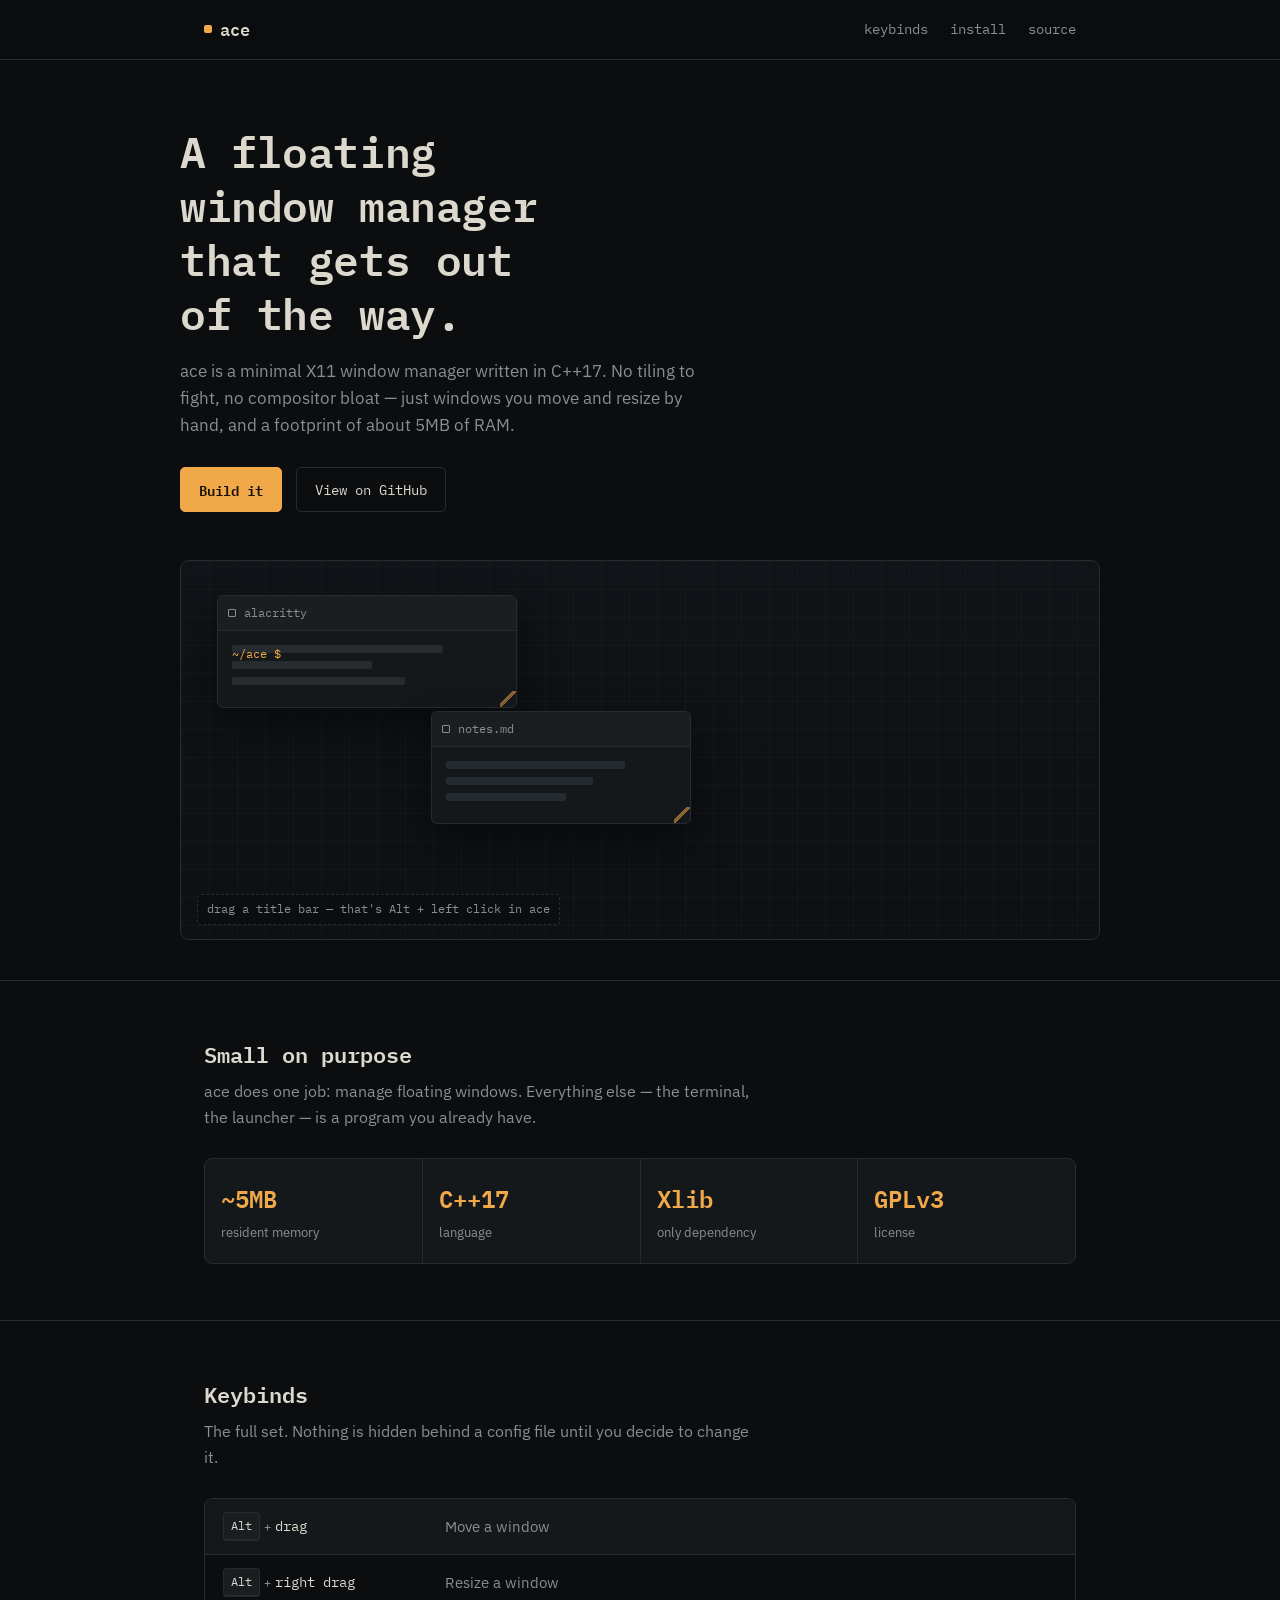
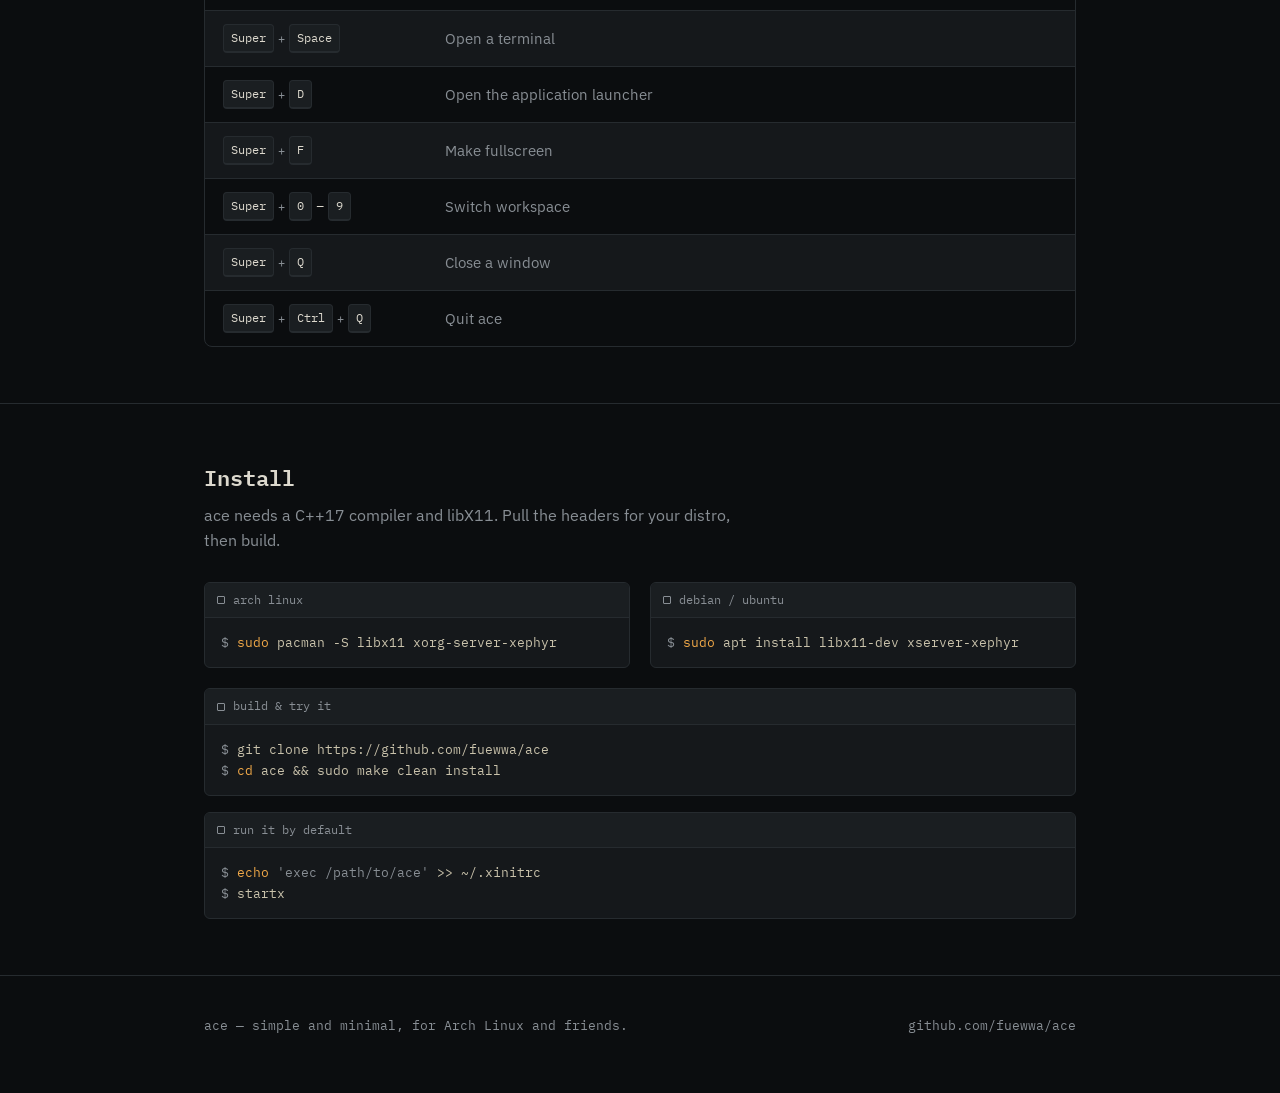
==== docs/index.html @ 1515d559 "Enchanced the ace's website" ====
<!doctype html>
<html lang="en">
<head>
<meta charset="utf-8">
<meta name="viewport" content="width=device-width, initial-scale=1, viewport-fit=cover">
<title>ace — a minimal floating window manager</title>
<link rel="icon" href="data:image/svg+xml,<svg xmlns=%22http://www.w3.org/2000/svg%22 viewBox=%220 0 100 100%22><rect width=%22100%22 height=%22100%22 rx=%2218%22 fill=%22%230b0d0f%22/><rect x=%2222%22 y=%2222%22 width=%2256%22 height=%2242%22 rx=%224%22 fill=%22none%22 stroke=%22%23f0a848%22 stroke-width=%226%22/></svg>">
<link rel="preconnect" href="https://fonts.googleapis.com">
<link rel="preconnect" href="https://fonts.gstatic.com" crossorigin>
<link href="https://fonts.googleapis.com/css2?family=IBM+Plex+Mono:wght@400;500;600&family=IBM+Plex+Sans:wght@400;500&display=swap" rel="stylesheet">
<style>
  :root{
    --bg:#0b0d0f;
    --panel:#15181b;
    --panel-2:#1a1e21;
    --border:#262b2f;
    --text:#dcd8cd;
    --muted:#888e94;
    --accent:#f0a848;
    --accent-dim:#8a6431;
    --mono:'IBM Plex Mono', ui-monospace, monospace;
    --sans:'IBM Plex Sans', system-ui, sans-serif;
    box-sizing:border-box;
    padding-top:env(safe-area-inset-top,0px);
    padding-bottom:env(safe-area-inset-bottom,0px);
  }
  *{box-sizing:inherit; margin:0; padding:0;}
  html{scroll-padding-top:env(safe-area-inset-top,0px); scroll-behavior:smooth;}
  body{
    background:var(--bg);
    color:var(--text);
    font-family:var(--sans);
    line-height:1.6;
    -webkit-font-smoothing:antialiased;
  }
  ::selection{background:var(--accent); color:#0b0d0f;}
  a{color:inherit;}
  img{max-width:100%;}

  .wrap{max-width:920px; margin:0 auto; padding:0 24px;}

  header.top{
    position:sticky; top:0; top:env(safe-area-inset-top,0px);
    z-index:20;
    backdrop-filter:blur(10px);
    background:rgba(11,13,15,.82);
    border-bottom:1px solid var(--border);
  }
  .top-inner{
    max-width:920px; margin:0 auto; padding:16px 24px;
    display:flex; align-items:center; justify-content:space-between;
  }
  .brand{
    font-family:var(--mono); font-weight:600; font-size:1.05rem;
    display:flex; align-items:center; gap:8px;
  }
  .brand .dot{width:8px; height:8px; border-radius:2px; background:var(--accent); display:inline-block;}
  .top-links{display:flex; gap:22px; font-family:var(--mono); font-size:.85rem;}
  .top-links a{text-decoration:none; color:var(--muted); transition:color .15s;}
  .top-links a:hover{color:var(--text);}

  /* hero */
  .hero{padding:64px 0 40px;}
  .hero h1{
    font-family:var(--mono); font-weight:600;
    font-size:clamp(1.9rem, 4vw, 2.7rem);
    line-height:1.25; max-width:15ch;
    letter-spacing:-.01em;
  }
  .hero p.lede{
    margin-top:18px; max-width:52ch; color:var(--muted); font-size:1.05rem;
  }
  .hero .ctas{margin-top:28px; display:flex; gap:14px; flex-wrap:wrap;}
  .btn{
    font-family:var(--mono); font-size:.9rem; padding:10px 18px;
    border-radius:5px; text-decoration:none; display:inline-block;
    border:1px solid var(--border);
  }
  .btn.primary{background:var(--accent); color:#191008; border-color:var(--accent); font-weight:600;}
  .btn.ghost{color:var(--text);}
  .btn.ghost:hover{border-color:var(--accent-dim);}

  /* desktop demo */
  .desktop{
    margin-top:48px;
    position:relative;
    height:380px;
    border-radius:8px;
    border:1px solid var(--border);
    background:
      linear-gradient(180deg, #101317, #0e1013);
    overflow:hidden;
  }
  .desktop::before{
    content:"";
    position:absolute; inset:0;
    background-image:
      linear-gradient(rgba(255,255,255,.025) 1px, transparent 1px),
      linear-gradient(90deg, rgba(255,255,255,.025) 1px, transparent 1px);
    background-size:28px 28px;
  }
  .hint{
    position:absolute; left:16px; bottom:14px;
    font-family:var(--mono); font-size:.72rem; color:var(--muted);
    z-index:5; pointer-events:none;
    border:1px dashed var(--border); padding:5px 9px; border-radius:4px;
    background:rgba(11,13,15,.6);
  }
  .fwin{
    position:absolute;
    width:280px;
    border-radius:6px;
    border:1px solid var(--border);
    background:var(--panel);
    box-shadow:0 18px 40px rgba(0,0,0,.45);
    user-select:none;
  }
  .fwin .bar{
    display:flex; align-items:center; gap:8px;
    padding:8px 10px;
    background:var(--panel-2);
    border-bottom:1px solid var(--border);
    cursor:grab;
    font-family:var(--mono); font-size:.72rem; color:var(--muted);
  }
  .fwin.active .bar{cursor:grabbing;}
  .fwin .bar .sq{width:8px; height:8px; border:1.4px solid var(--muted); border-radius:1px;}
  .fwin .body{padding:14px; font-family:var(--mono); font-size:.72rem; color:var(--muted);}
  .fwin .body .ln{height:8px; background:var(--border); border-radius:2px; margin-bottom:8px;}
  .fwin .body .ln.w1{width:78%;}
  .fwin .body .ln.w2{width:52%;}
  .fwin .body .ln.w3{width:64%;}
  .fwin .resize{
    position:absolute; right:0; bottom:0; width:16px; height:16px;
    cursor:nwse-resize;
    background:
      linear-gradient(135deg, transparent 0 40%, var(--accent-dim) 40% 55%, transparent 55% 100%);
  }
  .fwin.term .body{color:#c9c2ab;}
  .fwin.term .body .k{color:var(--accent);}

  section{padding:56px 0; border-top:1px solid var(--border);}
  h2{
    font-family:var(--mono); font-weight:600; font-size:1.35rem;
    margin-bottom:8px;
  }
  section > .wrap > p.sub{color:var(--muted); max-width:56ch; margin-bottom:28px;}

  /* stats */
  .stats{
    display:grid; grid-template-columns:repeat(4, 1fr); gap:1px;
    background:var(--border); border:1px solid var(--border); border-radius:8px; overflow:hidden;
  }
  .stat{background:var(--panel); padding:20px 16px;}
  .stat .num{font-family:var(--mono); font-weight:600; font-size:1.5rem; color:var(--accent);}
  .stat .lbl{color:var(--muted); font-size:.82rem; margin-top:4px;}
  @media (max-width:640px){.stats{grid-template-columns:repeat(2,1fr);}}

  /* keybinds */
  .keys{border:1px solid var(--border); border-radius:8px; overflow:hidden;}
  .krow{
    display:grid; grid-template-columns:210px 1fr;
    border-top:1px solid var(--border);
    padding:13px 18px; align-items:center; gap:12px;
  }
  .krow:first-child{border-top:none;}
  .krow:nth-child(odd){background:var(--panel);}
  .combo{font-family:var(--mono); font-size:.85rem; display:flex; align-items:center; flex-wrap:wrap; gap:4px;}
  kbd{
    font-family:var(--mono); font-size:.78rem;
    background:var(--panel-2); border:1px solid var(--border);
    border-bottom-width:2px;
    padding:3px 7px; border-radius:4px; color:var(--text);
  }
  .plus{color:var(--muted); font-size:.78rem;}
  .desc{color:var(--muted); font-size:.92rem;}

  /* install */
  .cols{display:grid; grid-template-columns:1fr 1fr; gap:20px;}
  @media (max-width:640px){.cols{grid-template-columns:1fr;}}
  .code-card{
    border:1px solid var(--border); border-radius:6px; overflow:hidden; background:var(--panel);
  }
  .code-card .bar{
    padding:8px 12px; background:var(--panel-2); border-bottom:1px solid var(--border);
    font-family:var(--mono); font-size:.72rem; color:var(--muted);
    display:flex; align-items:center; gap:8px;
  }
  .code-card .bar .sq{width:8px; height:8px; border:1.4px solid var(--muted); border-radius:1px;}
  pre{
    font-family:var(--mono); font-size:.82rem; color:#c9c2ab;
    padding:14px 16px; overflow-x:auto;
  }
  pre .c{color:var(--muted);}
  pre .p{color:var(--accent);}
  .stack{display:flex; flex-direction:column; gap:16px; margin-top:20px;}

  footer{padding:40px 0 56px; border-top:1px solid var(--border);}
  .foot-inner{
    display:flex; justify-content:space-between; align-items:center; flex-wrap:wrap; gap:14px;
    font-family:var(--mono); font-size:.8rem; color:var(--muted);
  }
  .foot-inner a{text-decoration:none;}
  .foot-inner a:hover{color:var(--accent);}

  @media (prefers-reduced-motion:reduce){ html{scroll-behavior:auto;} }
</style>
</head>
<body>

<header class="top">
  <div class="top-inner">
    <div class="brand"><span class="dot"></span>ace</div>
    <nav class="top-links">
      <a href="#keybinds">keybinds</a>
      <a href="#install">install</a>
      <a href="https://github.com/fuewwa/ace">source</a>
    </nav>
  </div>
</header>

<main>
  <section class="hero wrap" style="border-top:none;">
    <h1>A floating window manager that gets out of the way.</h1>
    <p class="lede">ace is a minimal X11 window manager written in C++17. No tiling to fight, no compositor bloat — just windows you move and resize by hand, and a footprint of about 5MB of RAM.</p>
    <div class="ctas">
      <a class="btn primary" href="#install">Build it</a>
      <a class="btn ghost" href="https://github.com/fuewwa/ace">View on GitHub</a>
    </div>

    <div class="desktop" id="desktop">
      <div class="fwin term" id="win1" style="left:36px; top:34px; width:300px;">
        <div class="bar"><span class="sq"></span>alacritty</div>
        <div class="body">
          <div class="ln w1"><span class="k">~/ace $</span></div>
          <div class="ln w2"></div>
          <div class="ln w3"></div>
        </div>
        <div class="resize"></div>
      </div>
      <div class="fwin" id="win2" style="left:250px; top:150px; width:260px;">
        <div class="bar"><span class="sq"></span>notes.md</div>
        <div class="body">
          <div class="ln w1"></div>
          <div class="ln w3"></div>
          <div class="ln w2"></div>
        </div>
        <div class="resize"></div>
      </div>
      <div class="hint">drag a title bar — that's Alt + left click in ace</div>
    </div>
  </section>

  <section>
    <div class="wrap">
      <h2>Small on purpose</h2>
      <p class="sub">ace does one job: manage floating windows. Everything else — the terminal, the launcher — is a program you already have.</p>
      <div class="stats">
        <div class="stat"><div class="num">~5MB</div><div class="lbl">resident memory</div></div>
        <div class="stat"><div class="num">C++17</div><div class="lbl">language</div></div>
        <div class="stat"><div class="num">Xlib</div><div class="lbl">only dependency</div></div>
        <div class="stat"><div class="num">GPLv3</div><div class="lbl">license</div></div>
      </div>
    </div>
  </section>

  <section id="keybinds">
    <div class="wrap">
      <h2>Keybinds</h2>
      <p class="sub">The full set. Nothing is hidden behind a config file until you decide to change it.</p>
      <div class="keys">
        <div class="krow"><div class="combo"><kbd>Alt</kbd><span class="plus">+</span>drag</div><div class="desc">Move a window</div></div>
        <div class="krow"><div class="combo"><kbd>Alt</kbd><span class="plus">+</span>right drag</div><div class="desc">Resize a window</div></div>
        <div class="krow"><div class="combo"><kbd>Super</kbd><span class="plus">+</span><kbd>Space</kbd></div><div class="desc">Open a terminal</div></div>
        <div class="krow"><div class="combo"><kbd>Super</kbd><span class="plus">+</span><kbd>D</kbd></div><div class="desc">Open the application launcher</div></div>
        <div class="krow"><div class="combo"><kbd>Super</kbd><span class="plus">+</span><kbd>F</kbd></div><div class="desc">Make fullscreen</div></div>
        <div class="krow"><div class="combo"><kbd>Super</kbd><span class="plus">+</span><kbd>0</kbd>–<kbd>9</kbd></div><div class="desc">Switch workspace</div></div>
        <div class="krow"><div class="combo"><kbd>Super</kbd><span class="plus">+</span><kbd>Q</kbd></div><div class="desc">Close a window</div></div>
        <div class="krow"><div class="combo"><kbd>Super</kbd><span class="plus">+</span><kbd>Ctrl</kbd><span class="plus">+</span><kbd>Q</kbd></div><div class="desc">Quit ace</div></div>
      </div>
    </div>
  </section>

  <section id="install">
    <div class="wrap">
      <h2>Install</h2>
      <p class="sub">ace needs a C++17 compiler and libX11. Pull the headers for your distro, then build.</p>
      <div class="cols">
        <div class="code-card">
          <div class="bar"><span class="sq"></span>arch linux</div>
          <pre><span class="c">$</span> <span class="p">sudo</span> pacman -S libx11 xorg-server-xephyr</pre>
        </div>
        <div class="code-card">
          <div class="bar"><span class="sq"></span>debian / ubuntu</div>
          <pre><span class="c">$</span> <span class="p">sudo</span> apt install libx11-dev xserver-xephyr</pre>
        </div>
      </div>

      <div class="stack">
        <div class="code-card">
          <div class="bar"><span class="sq"></span>build &amp; try it</div>
          <pre><span class="c">$</span> git clone https://github.com/fuewwa/ace
<span class="c">$</span> <span class="p">cd</span> ace &amp;&amp; sudo make clean install</pre>
        </div>
        <div class="code-card">
          <div class="bar"><span class="sq"></span>run it by default</div>
          <pre><span class="c">$</span> <span class="p">echo</span> <span class="c">'exec /path/to/ace'</span> &gt;&gt; ~/.xinitrc
<span class="c">$</span> startx</pre>
        </div>
      </div>
    </div>
  </section>
</main>

<footer>
  <div class="wrap foot-inner">
    <span>ace — simple and minimal, for Arch Linux and friends.</span>
    <a href="https://github.com/fuewwa/ace">github.com/fuewwa/ace</a>
  </div>
</footer>

<script>
(function(){
  function makeDraggable(el, boundsEl){
    var bar = el.querySelector('.bar');
    var dragging = false, sx=0, sy=0, ox=0, oy=0;
    bar.addEventListener('mousedown', function(e){
      dragging = true;
      el.classList.add('active');
      el.parentNode.appendChild(el);
      sx = e.clientX; sy = e.clientY;
      ox = el.offsetLeft; oy = el.offsetTop;
      e.preventDefault();
    });
    window.addEventListener('mousemove', function(e){
      if(!dragging) return;
      var b = boundsEl.getBoundingClientRect();
      var nx = ox + (e.clientX - sx);
      var ny = oy + (e.clientY - sy);
      nx = Math.max(0, Math.min(nx, b.width - el.offsetWidth));
      ny = Math.max(0, Math.min(ny, b.height - el.offsetHeight));
      el.style.left = nx + 'px';
      el.style.top = ny + 'px';
    });
    window.addEventListener('mouseup', function(){
      dragging = false;
      el.classList.remove('active');
    });

    var handle = el.querySelector('.resize');
    var resizing = false, rsx=0, rsy=0, rw=0, rh=0;
    handle.addEventListener('mousedown', function(e){
      resizing = true;
      rsx = e.clientX; rsy = e.clientY;
      rw = el.offsetWidth; rh = el.offsetHeight;
      e.stopPropagation();
      e.preventDefault();
    });
    window.addEventListener('mousemove', function(e){
      if(!resizing) return;
      var nw = Math.max(170, rw + (e.clientX - rsx));
      el.style.width = nw + 'px';
    });
    window.addEventListener('mouseup', function(){ resizing = false; });
  }
  var desktop = document.getElementById('desktop');
  makeDraggable(document.getElementById('win1'), desktop);
  makeDraggable(document.getElementById('win2'), desktop);
})();
</script>
</body>
</html>
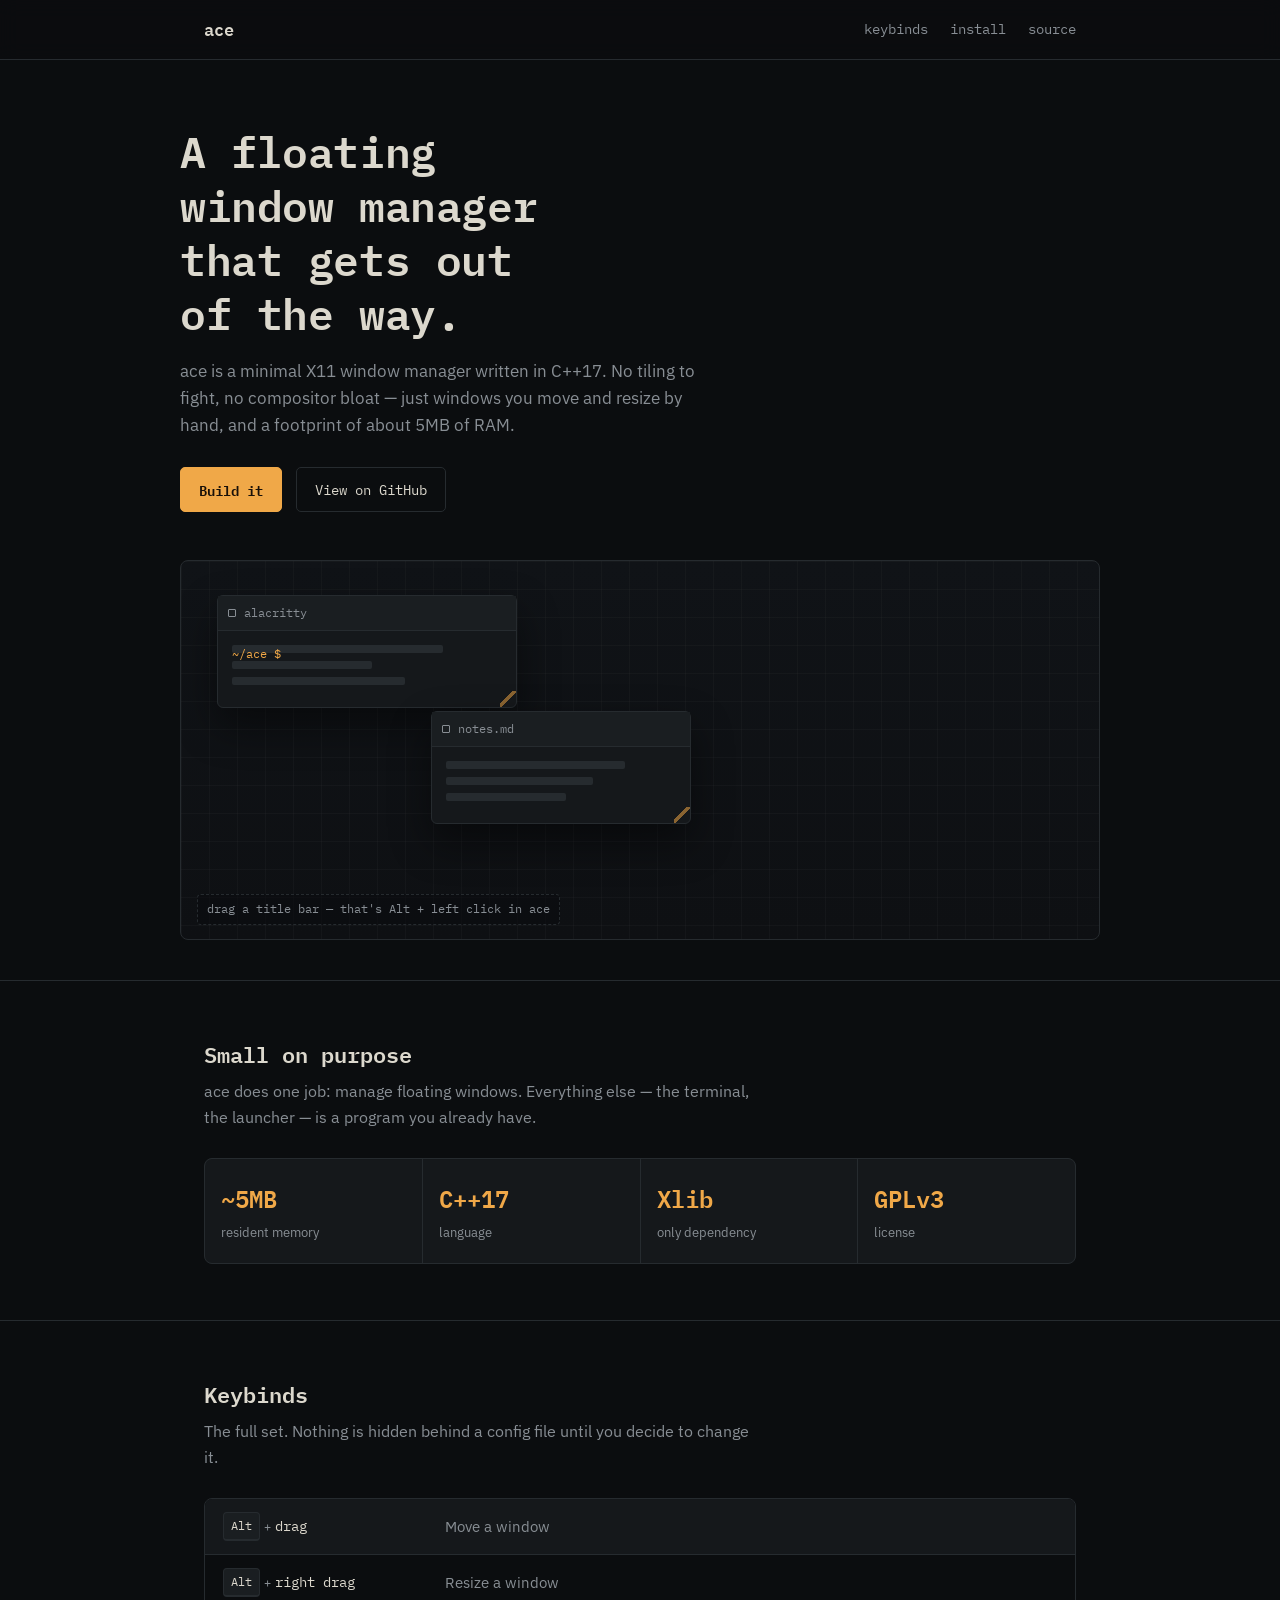
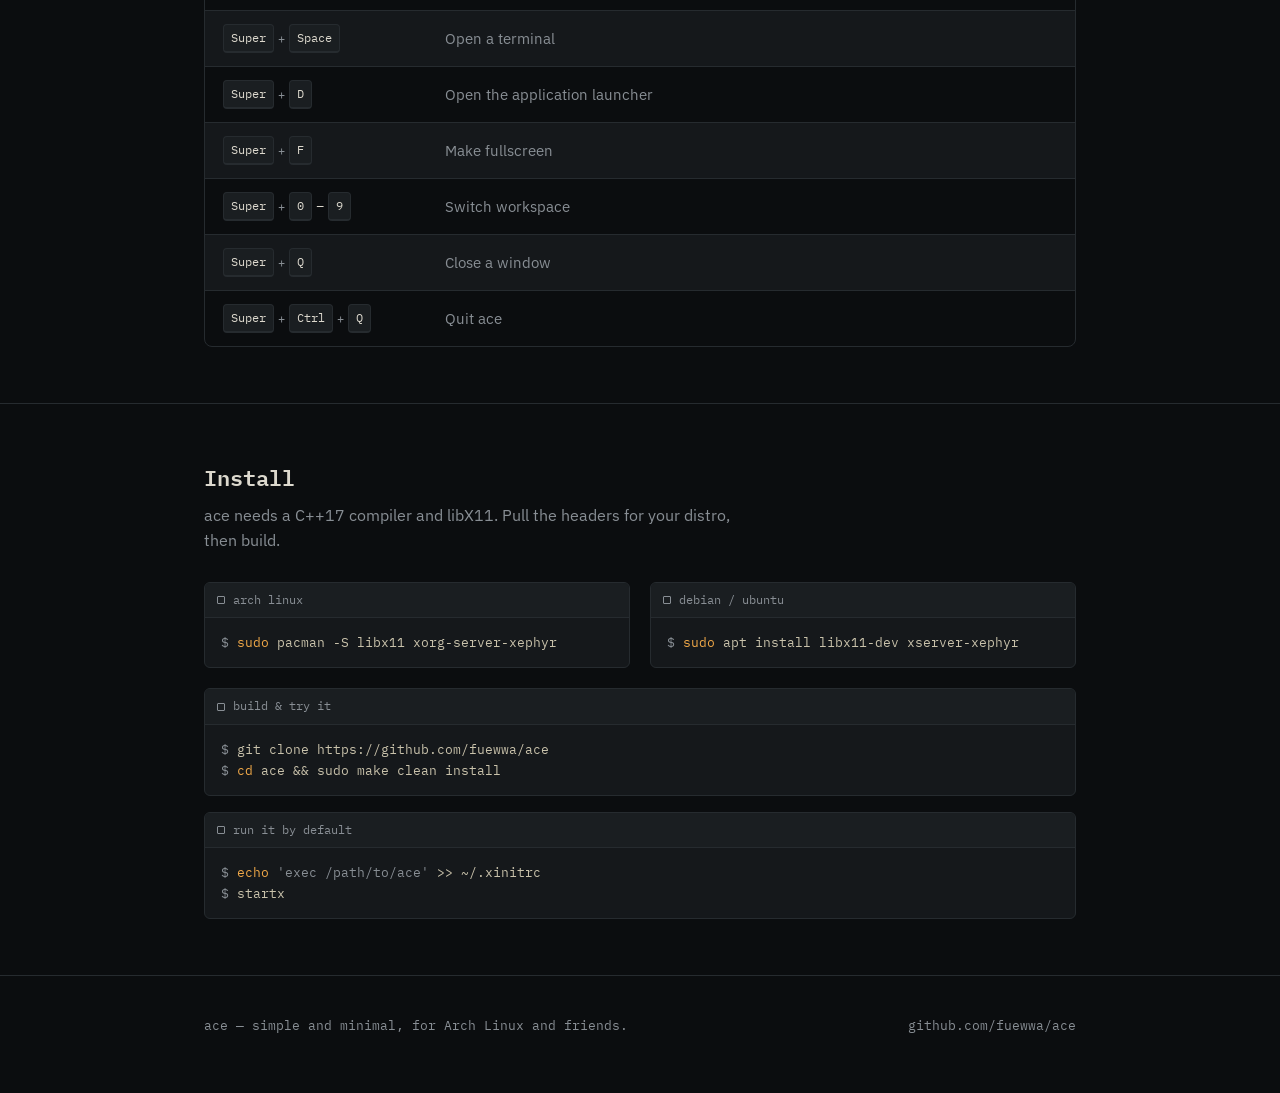
==== commit b75b355f: "Deleted fake logo" ====
--- a/docs/index.html
+++ b/docs/index.html
@@ -210,7 +210,7 @@
 
 <header class="top">
   <div class="top-inner">
-    <div class="brand"><span class="dot"></span>ace</div>
+    <div class="brand">ace</div>
     <nav class="top-links">
       <a href="#keybinds">keybinds</a>
       <a href="#install">install</a>
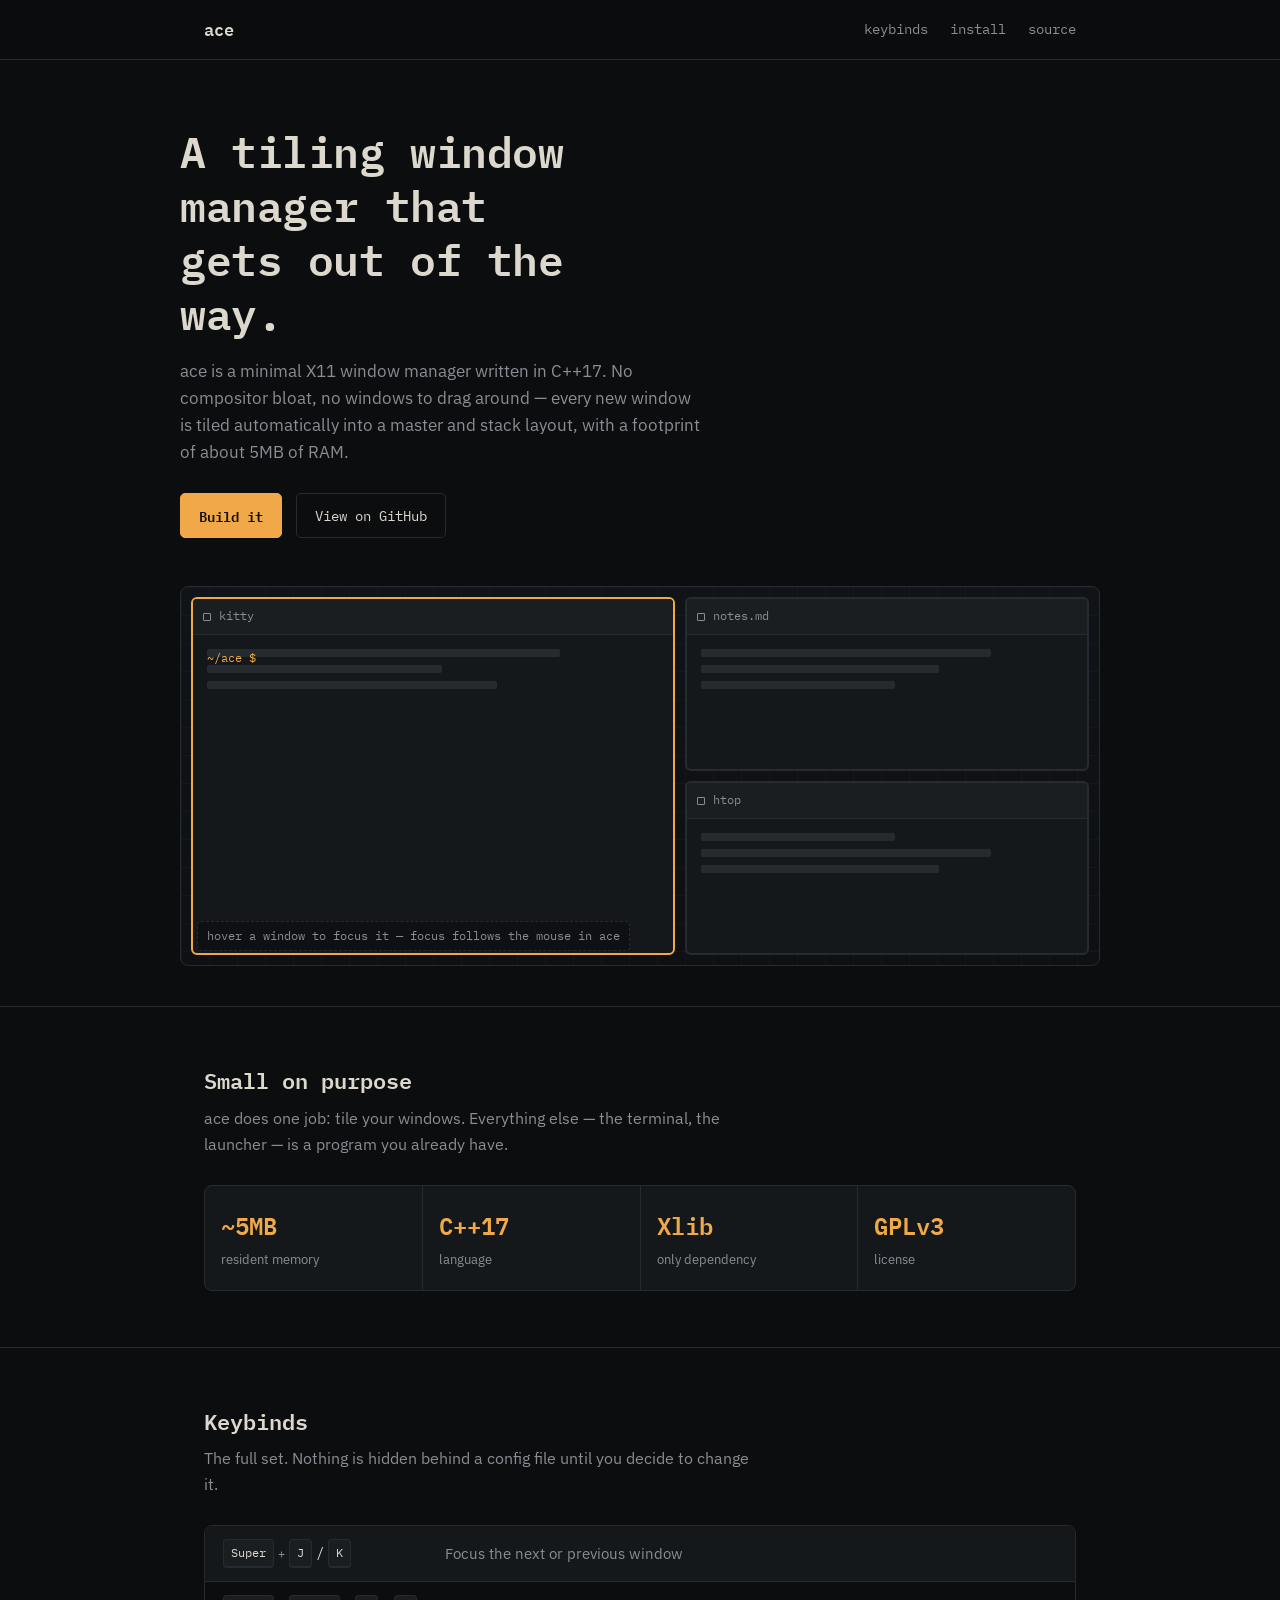
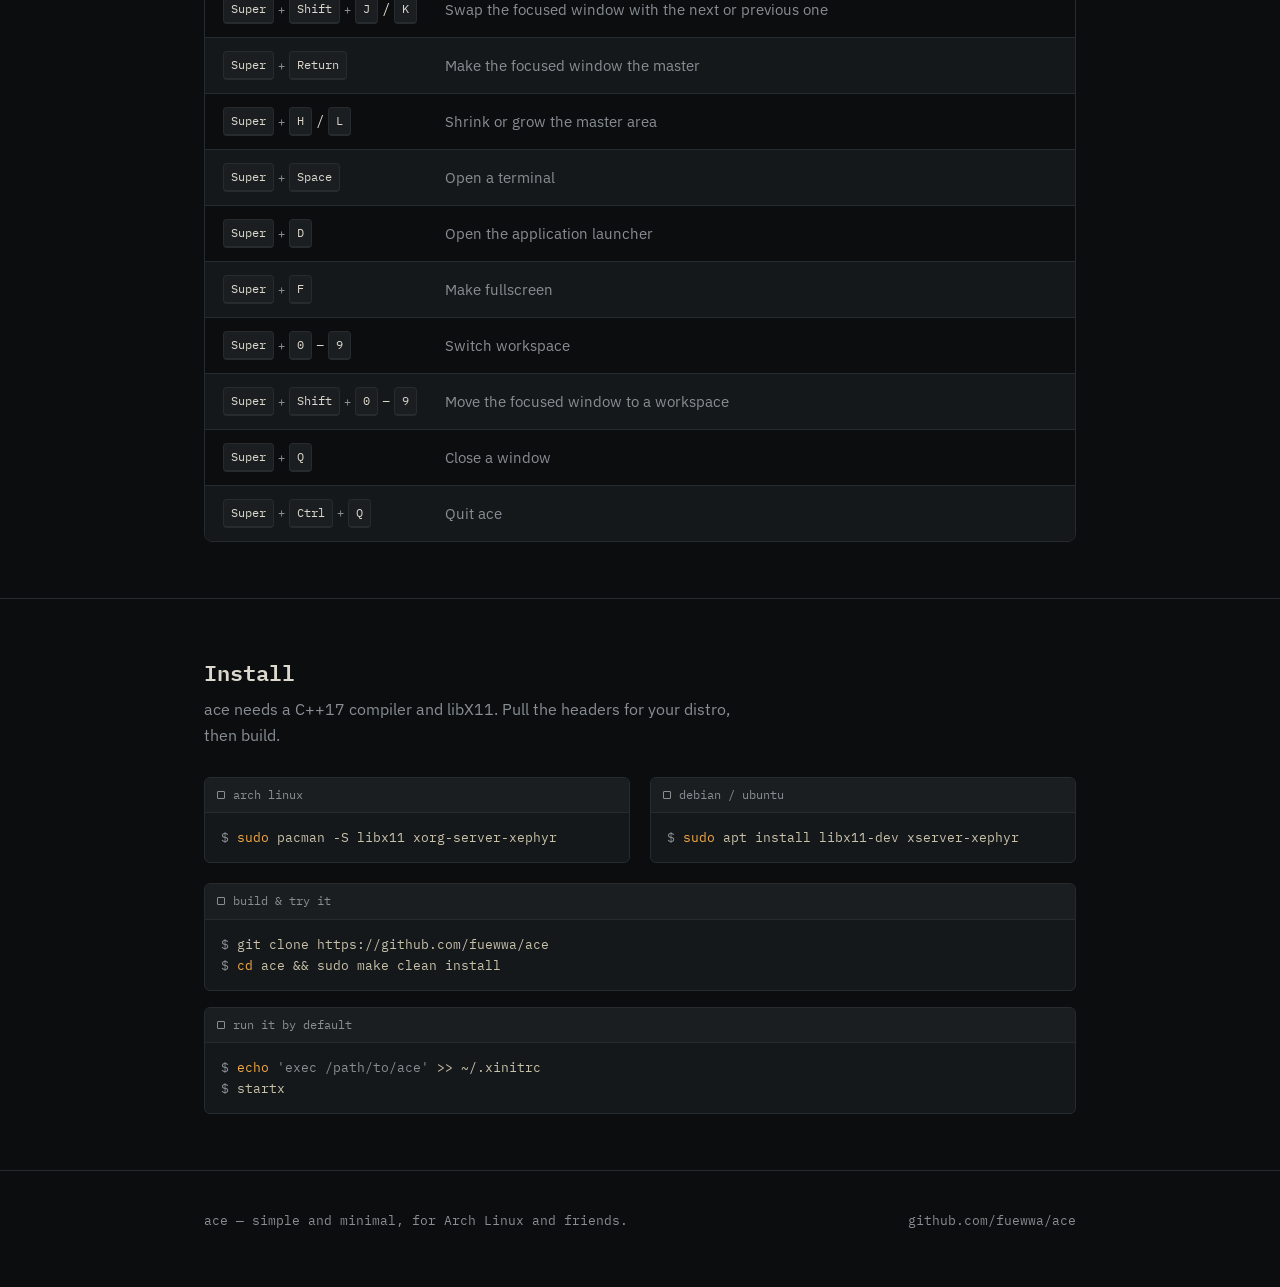
==== commit 8644dc98: "Changed philosophy from floating into tiling" ====
--- a/docs/index.html
+++ b/docs/index.html
@@ -3,7 +3,7 @@
 <head>
 <meta charset="utf-8">
 <meta name="viewport" content="width=device-width, initial-scale=1, viewport-fit=cover">
-<title>ace — a minimal floating window manager</title>
+<title>ace — a minimal tiling window manager</title>
 <link rel="icon" href="data:image/svg+xml,<svg xmlns=%22http://www.w3.org/2000/svg%22 viewBox=%220 0 100 100%22><rect width=%22100%22 height=%22100%22 rx=%2218%22 fill=%22%230b0d0f%22/><rect x=%2222%22 y=%2222%22 width=%2256%22 height=%2242%22 rx=%224%22 fill=%22none%22 stroke=%22%23f0a848%22 stroke-width=%226%22/></svg>">
 <link rel="preconnect" href="https://fonts.googleapis.com">
 <link rel="preconnect" href="https://fonts.gstatic.com" crossorigin>
@@ -106,38 +106,40 @@
     border:1px dashed var(--border); padding:5px 9px; border-radius:4px;
     background:rgba(11,13,15,.6);
   }
-  .fwin{
-    position:absolute;
-    width:280px;
+  .tiles{
+    position:absolute; inset:0;
+    display:grid;
+    grid-template-columns:1.2fr 1fr;
+    grid-template-rows:1fr 1fr;
+    gap:10px;
+    padding:10px;
+  }
+  .tile{
+    display:flex; flex-direction:column;
     border-radius:6px;
-    border:1px solid var(--border);
+    border:2px solid var(--border);
     background:var(--panel);
-    box-shadow:0 18px 40px rgba(0,0,0,.45);
     user-select:none;
-  }
-  .fwin .bar{
+    overflow:hidden;
+    transition:border-color .15s ease;
+  }
+  .tile.master{grid-row:1 / span 2;}
+  .tile.focus{border-color:var(--accent);}
+  .tile .bar{
     display:flex; align-items:center; gap:8px;
     padding:8px 10px;
     background:var(--panel-2);
     border-bottom:1px solid var(--border);
-    cursor:grab;
     font-family:var(--mono); font-size:.72rem; color:var(--muted);
   }
-  .fwin.active .bar{cursor:grabbing;}
-  .fwin .bar .sq{width:8px; height:8px; border:1.4px solid var(--muted); border-radius:1px;}
-  .fwin .body{padding:14px; font-family:var(--mono); font-size:.72rem; color:var(--muted);}
-  .fwin .body .ln{height:8px; background:var(--border); border-radius:2px; margin-bottom:8px;}
-  .fwin .body .ln.w1{width:78%;}
-  .fwin .body .ln.w2{width:52%;}
-  .fwin .body .ln.w3{width:64%;}
-  .fwin .resize{
-    position:absolute; right:0; bottom:0; width:16px; height:16px;
-    cursor:nwse-resize;
-    background:
-      linear-gradient(135deg, transparent 0 40%, var(--accent-dim) 40% 55%, transparent 55% 100%);
-  }
-  .fwin.term .body{color:#c9c2ab;}
-  .fwin.term .body .k{color:var(--accent);}
+  .tile .bar .sq{width:8px; height:8px; border:1.4px solid var(--muted); border-radius:1px;}
+  .tile .body{padding:14px; font-family:var(--mono); font-size:.72rem; color:var(--muted);}
+  .tile .body .ln{height:8px; background:var(--border); border-radius:2px; margin-bottom:8px;}
+  .tile .body .ln.w1{width:78%;}
+  .tile .body .ln.w2{width:52%;}
+  .tile .body .ln.w3{width:64%;}
+  .tile.term .body{color:#c9c2ab;}
+  .tile.term .body .k{color:var(--accent);}
 
   section{padding:56px 0; border-top:1px solid var(--border);}
   h2{
@@ -221,40 +223,48 @@
 
 <main>
   <section class="hero wrap" style="border-top:none;">
-    <h1>A floating window manager that gets out of the way.</h1>
-    <p class="lede">ace is a minimal X11 window manager written in C++17. No tiling to fight, no compositor bloat — just windows you move and resize by hand, and a footprint of about 5MB of RAM.</p>
+    <h1>A tiling window manager that gets out of the way.</h1>
+    <p class="lede">ace is a minimal X11 window manager written in C++17. No compositor bloat, no windows to drag around — every new window is tiled automatically into a master and stack layout, with a footprint of about 5MB of RAM.</p>
     <div class="ctas">
       <a class="btn primary" href="#install">Build it</a>
       <a class="btn ghost" href="https://github.com/fuewwa/ace">View on GitHub</a>
     </div>
 
     <div class="desktop" id="desktop">
-      <div class="fwin term" id="win1" style="left:36px; top:34px; width:300px;">
-        <div class="bar"><span class="sq"></span>alacritty</div>
-        <div class="body">
-          <div class="ln w1"><span class="k">~/ace $</span></div>
-          <div class="ln w2"></div>
-          <div class="ln w3"></div>
-        </div>
-        <div class="resize"></div>
-      </div>
-      <div class="fwin" id="win2" style="left:250px; top:150px; width:260px;">
-        <div class="bar"><span class="sq"></span>notes.md</div>
-        <div class="body">
-          <div class="ln w1"></div>
-          <div class="ln w3"></div>
-          <div class="ln w2"></div>
-        </div>
-        <div class="resize"></div>
-      </div>
-      <div class="hint">drag a title bar — that's Alt + left click in ace</div>
+      <div class="tiles">
+        <div class="tile master term focus">
+          <div class="bar"><span class="sq"></span>kitty</div>
+          <div class="body">
+            <div class="ln w1"><span class="k">~/ace $</span></div>
+            <div class="ln w2"></div>
+            <div class="ln w3"></div>
+          </div>
+        </div>
+        <div class="tile">
+          <div class="bar"><span class="sq"></span>notes.md</div>
+          <div class="body">
+            <div class="ln w1"></div>
+            <div class="ln w3"></div>
+            <div class="ln w2"></div>
+          </div>
+        </div>
+        <div class="tile">
+          <div class="bar"><span class="sq"></span>htop</div>
+          <div class="body">
+            <div class="ln w2"></div>
+            <div class="ln w1"></div>
+            <div class="ln w3"></div>
+          </div>
+        </div>
+      </div>
+      <div class="hint">hover a window to focus it — focus follows the mouse in ace</div>
     </div>
   </section>
 
   <section>
     <div class="wrap">
       <h2>Small on purpose</h2>
-      <p class="sub">ace does one job: manage floating windows. Everything else — the terminal, the launcher — is a program you already have.</p>
+      <p class="sub">ace does one job: tile your windows. Everything else — the terminal, the launcher — is a program you already have.</p>
       <div class="stats">
         <div class="stat"><div class="num">~5MB</div><div class="lbl">resident memory</div></div>
         <div class="stat"><div class="num">C++17</div><div class="lbl">language</div></div>
@@ -269,12 +279,15 @@
       <h2>Keybinds</h2>
       <p class="sub">The full set. Nothing is hidden behind a config file until you decide to change it.</p>
       <div class="keys">
-        <div class="krow"><div class="combo"><kbd>Alt</kbd><span class="plus">+</span>drag</div><div class="desc">Move a window</div></div>
-        <div class="krow"><div class="combo"><kbd>Alt</kbd><span class="plus">+</span>right drag</div><div class="desc">Resize a window</div></div>
+        <div class="krow"><div class="combo"><kbd>Super</kbd><span class="plus">+</span><kbd>J</kbd> / <kbd>K</kbd></div><div class="desc">Focus the next or previous window</div></div>
+        <div class="krow"><div class="combo"><kbd>Super</kbd><span class="plus">+</span><kbd>Shift</kbd><span class="plus">+</span><kbd>J</kbd> / <kbd>K</kbd></div><div class="desc">Swap the focused window with the next or previous one</div></div>
+        <div class="krow"><div class="combo"><kbd>Super</kbd><span class="plus">+</span><kbd>Return</kbd></div><div class="desc">Make the focused window the master</div></div>
+        <div class="krow"><div class="combo"><kbd>Super</kbd><span class="plus">+</span><kbd>H</kbd> / <kbd>L</kbd></div><div class="desc">Shrink or grow the master area</div></div>
         <div class="krow"><div class="combo"><kbd>Super</kbd><span class="plus">+</span><kbd>Space</kbd></div><div class="desc">Open a terminal</div></div>
         <div class="krow"><div class="combo"><kbd>Super</kbd><span class="plus">+</span><kbd>D</kbd></div><div class="desc">Open the application launcher</div></div>
         <div class="krow"><div class="combo"><kbd>Super</kbd><span class="plus">+</span><kbd>F</kbd></div><div class="desc">Make fullscreen</div></div>
         <div class="krow"><div class="combo"><kbd>Super</kbd><span class="plus">+</span><kbd>0</kbd>–<kbd>9</kbd></div><div class="desc">Switch workspace</div></div>
+        <div class="krow"><div class="combo"><kbd>Super</kbd><span class="plus">+</span><kbd>Shift</kbd><span class="plus">+</span><kbd>0</kbd>–<kbd>9</kbd></div><div class="desc">Move the focused window to a workspace</div></div>
         <div class="krow"><div class="combo"><kbd>Super</kbd><span class="plus">+</span><kbd>Q</kbd></div><div class="desc">Close a window</div></div>
         <div class="krow"><div class="combo"><kbd>Super</kbd><span class="plus">+</span><kbd>Ctrl</kbd><span class="plus">+</span><kbd>Q</kbd></div><div class="desc">Quit ace</div></div>
       </div>
@@ -321,51 +334,13 @@
 
 <script>
 (function(){
-  function makeDraggable(el, boundsEl){
-    var bar = el.querySelector('.bar');
-    var dragging = false, sx=0, sy=0, ox=0, oy=0;
-    bar.addEventListener('mousedown', function(e){
-      dragging = true;
-      el.classList.add('active');
-      el.parentNode.appendChild(el);
-      sx = e.clientX; sy = e.clientY;
-      ox = el.offsetLeft; oy = el.offsetTop;
-      e.preventDefault();
+  var tiles = document.querySelectorAll('.tile');
+  tiles.forEach(function(tile){
+    tile.addEventListener('mouseenter', function(){
+      tiles.forEach(function(other){ other.classList.remove('focus'); });
+      tile.classList.add('focus');
     });
-    window.addEventListener('mousemove', function(e){
-      if(!dragging) return;
-      var b = boundsEl.getBoundingClientRect();
-      var nx = ox + (e.clientX - sx);
-      var ny = oy + (e.clientY - sy);
-      nx = Math.max(0, Math.min(nx, b.width - el.offsetWidth));
-      ny = Math.max(0, Math.min(ny, b.height - el.offsetHeight));
-      el.style.left = nx + 'px';
-      el.style.top = ny + 'px';
-    });
-    window.addEventListener('mouseup', function(){
-      dragging = false;
-      el.classList.remove('active');
-    });
-
-    var handle = el.querySelector('.resize');
-    var resizing = false, rsx=0, rsy=0, rw=0, rh=0;
-    handle.addEventListener('mousedown', function(e){
-      resizing = true;
-      rsx = e.clientX; rsy = e.clientY;
-      rw = el.offsetWidth; rh = el.offsetHeight;
-      e.stopPropagation();
-      e.preventDefault();
-    });
-    window.addEventListener('mousemove', function(e){
-      if(!resizing) return;
-      var nw = Math.max(170, rw + (e.clientX - rsx));
-      el.style.width = nw + 'px';
-    });
-    window.addEventListener('mouseup', function(){ resizing = false; });
-  }
-  var desktop = document.getElementById('desktop');
-  makeDraggable(document.getElementById('win1'), desktop);
-  makeDraggable(document.getElementById('win2'), desktop);
+  });
 })();
 </script>
 </body>
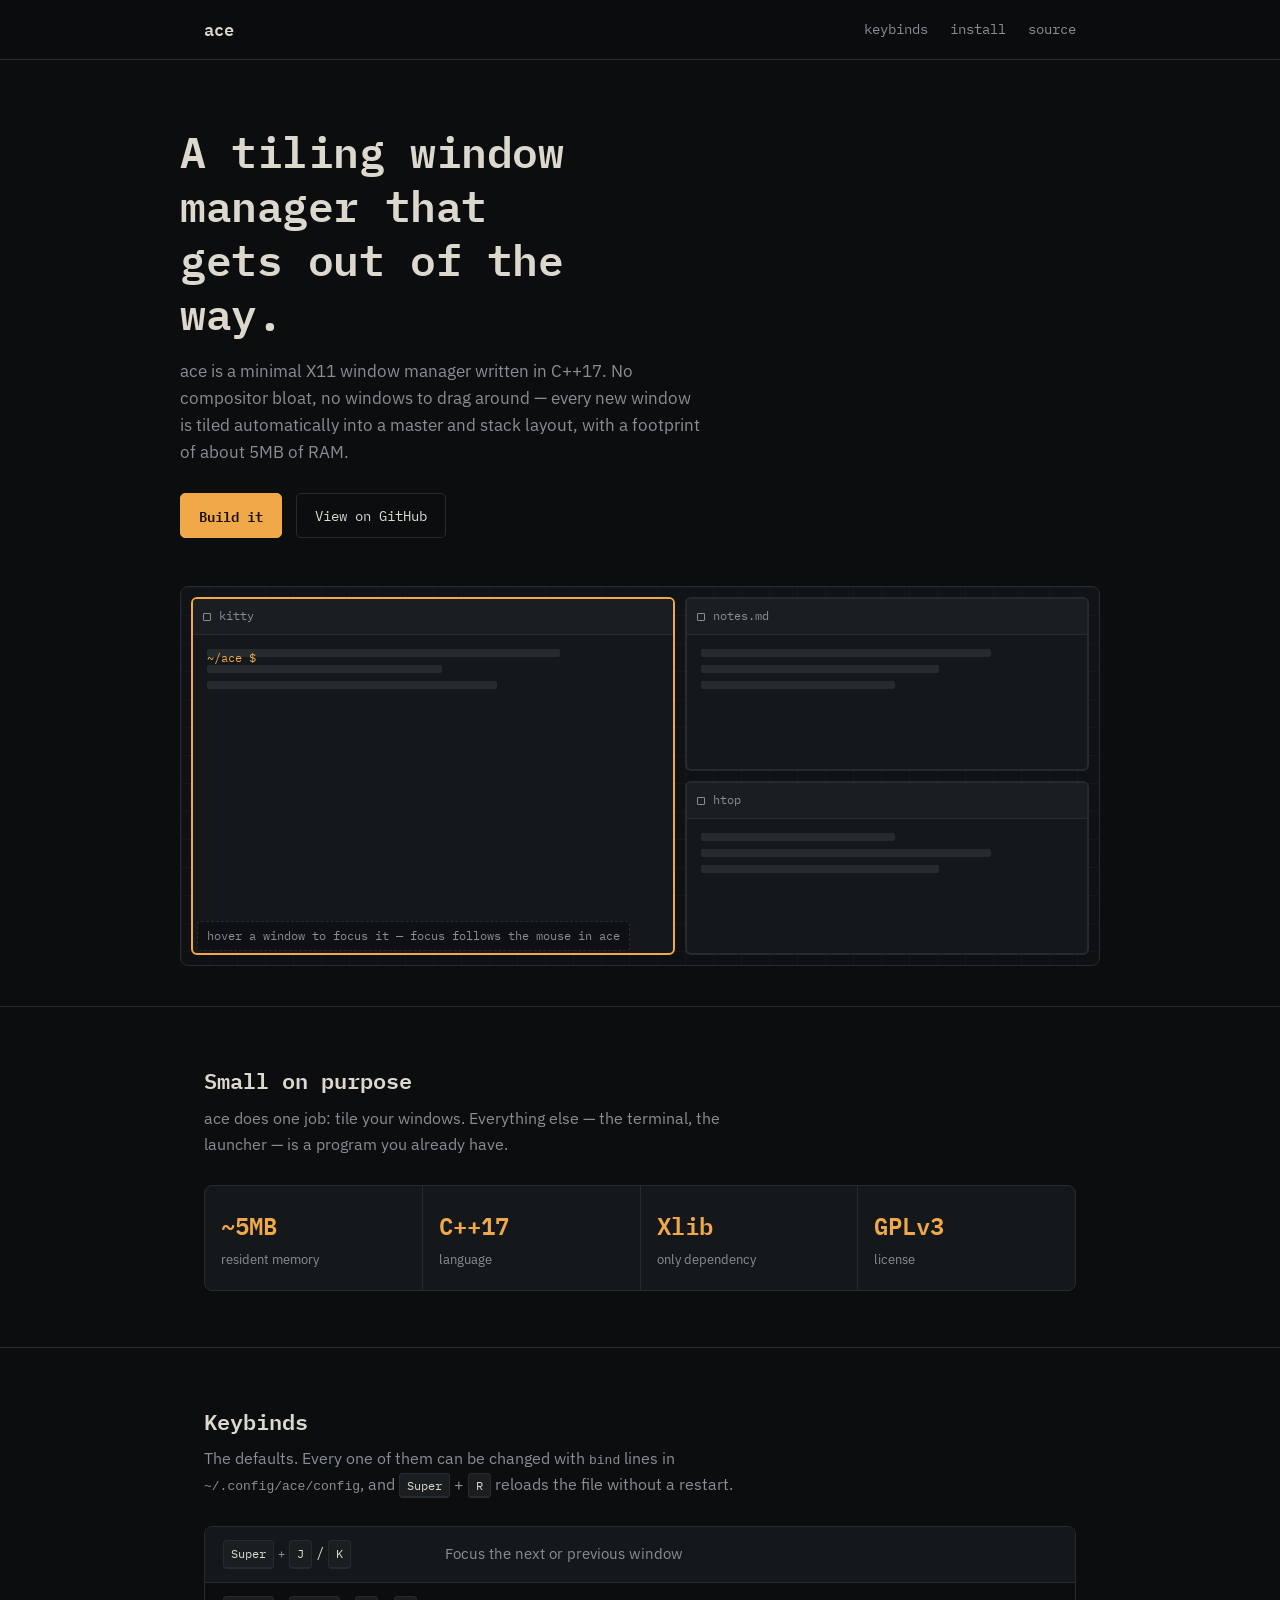
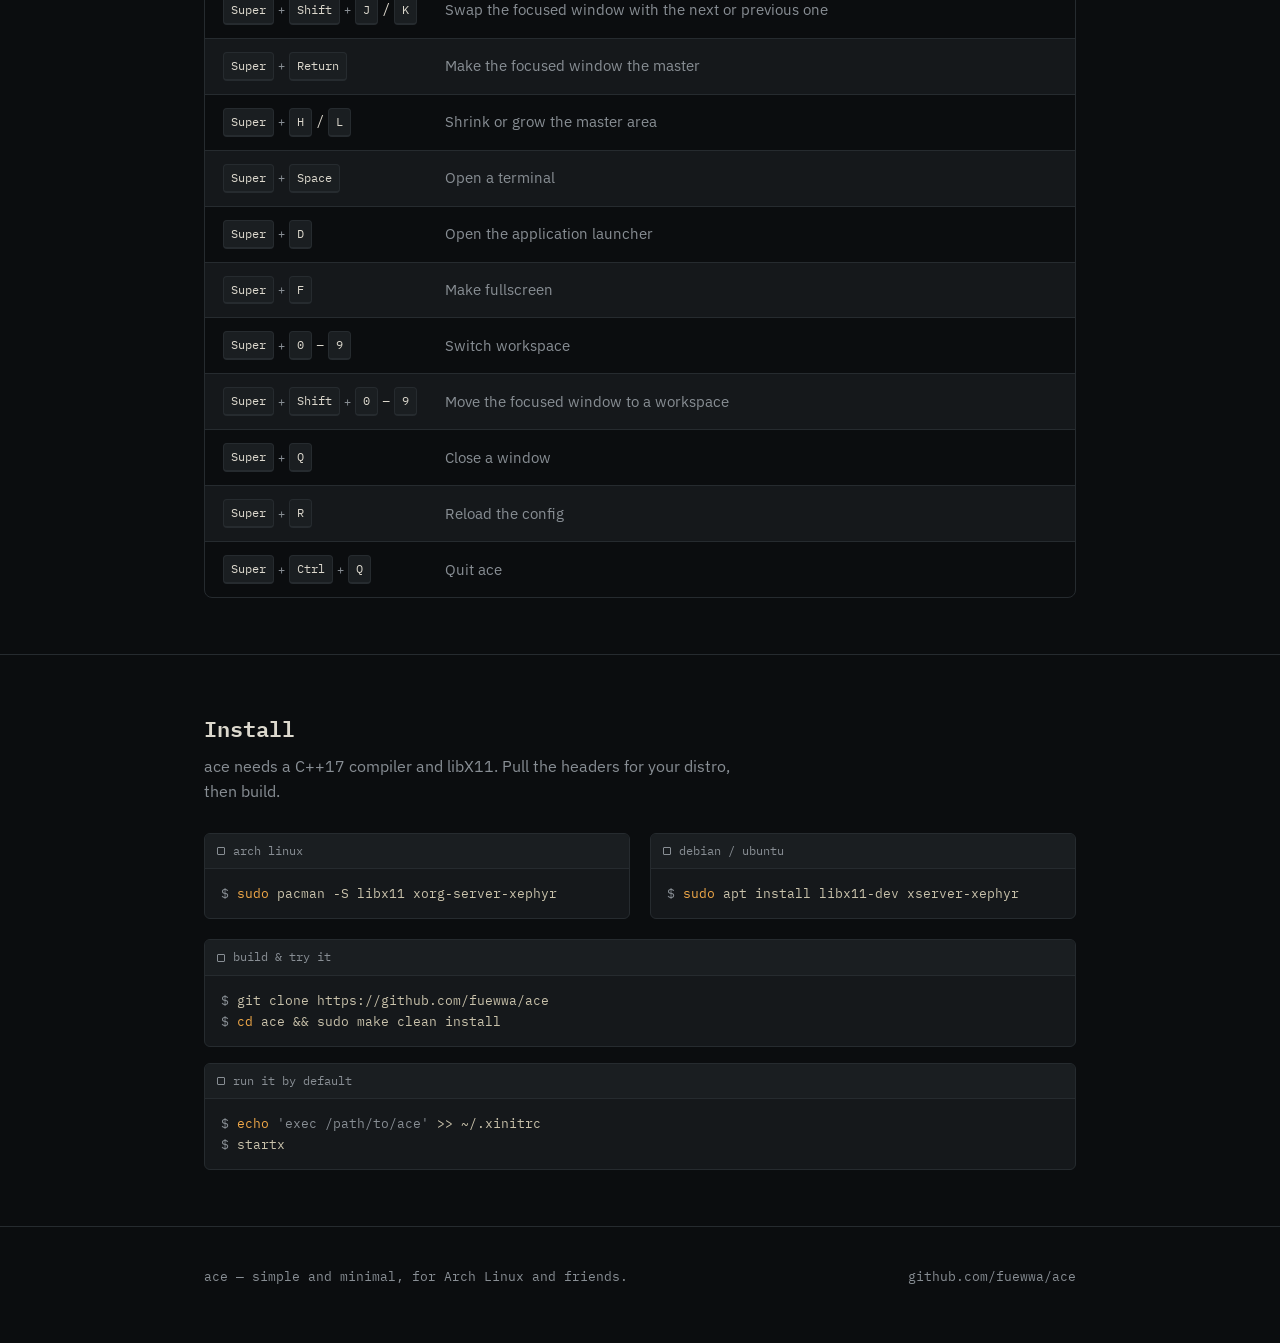
==== commit 6e2f7ea2: "Changed from bake-arleady keybinds into arleady writen Another bit commit! Also, sorry for bad commi" ====
--- a/docs/index.html
+++ b/docs/index.html
@@ -277,7 +277,7 @@
   <section id="keybinds">
     <div class="wrap">
       <h2>Keybinds</h2>
-      <p class="sub">The full set. Nothing is hidden behind a config file until you decide to change it.</p>
+      <p class="sub">The defaults. Every one of them can be changed with <code>bind</code> lines in <code>~/.config/ace/config</code>, and <kbd>Super</kbd> + <kbd>R</kbd> reloads the file without a restart.</p>
       <div class="keys">
         <div class="krow"><div class="combo"><kbd>Super</kbd><span class="plus">+</span><kbd>J</kbd> / <kbd>K</kbd></div><div class="desc">Focus the next or previous window</div></div>
         <div class="krow"><div class="combo"><kbd>Super</kbd><span class="plus">+</span><kbd>Shift</kbd><span class="plus">+</span><kbd>J</kbd> / <kbd>K</kbd></div><div class="desc">Swap the focused window with the next or previous one</div></div>
@@ -289,6 +289,7 @@
         <div class="krow"><div class="combo"><kbd>Super</kbd><span class="plus">+</span><kbd>0</kbd>–<kbd>9</kbd></div><div class="desc">Switch workspace</div></div>
         <div class="krow"><div class="combo"><kbd>Super</kbd><span class="plus">+</span><kbd>Shift</kbd><span class="plus">+</span><kbd>0</kbd>–<kbd>9</kbd></div><div class="desc">Move the focused window to a workspace</div></div>
         <div class="krow"><div class="combo"><kbd>Super</kbd><span class="plus">+</span><kbd>Q</kbd></div><div class="desc">Close a window</div></div>
+        <div class="krow"><div class="combo"><kbd>Super</kbd><span class="plus">+</span><kbd>R</kbd></div><div class="desc">Reload the config</div></div>
         <div class="krow"><div class="combo"><kbd>Super</kbd><span class="plus">+</span><kbd>Ctrl</kbd><span class="plus">+</span><kbd>Q</kbd></div><div class="desc">Quit ace</div></div>
       </div>
     </div>
